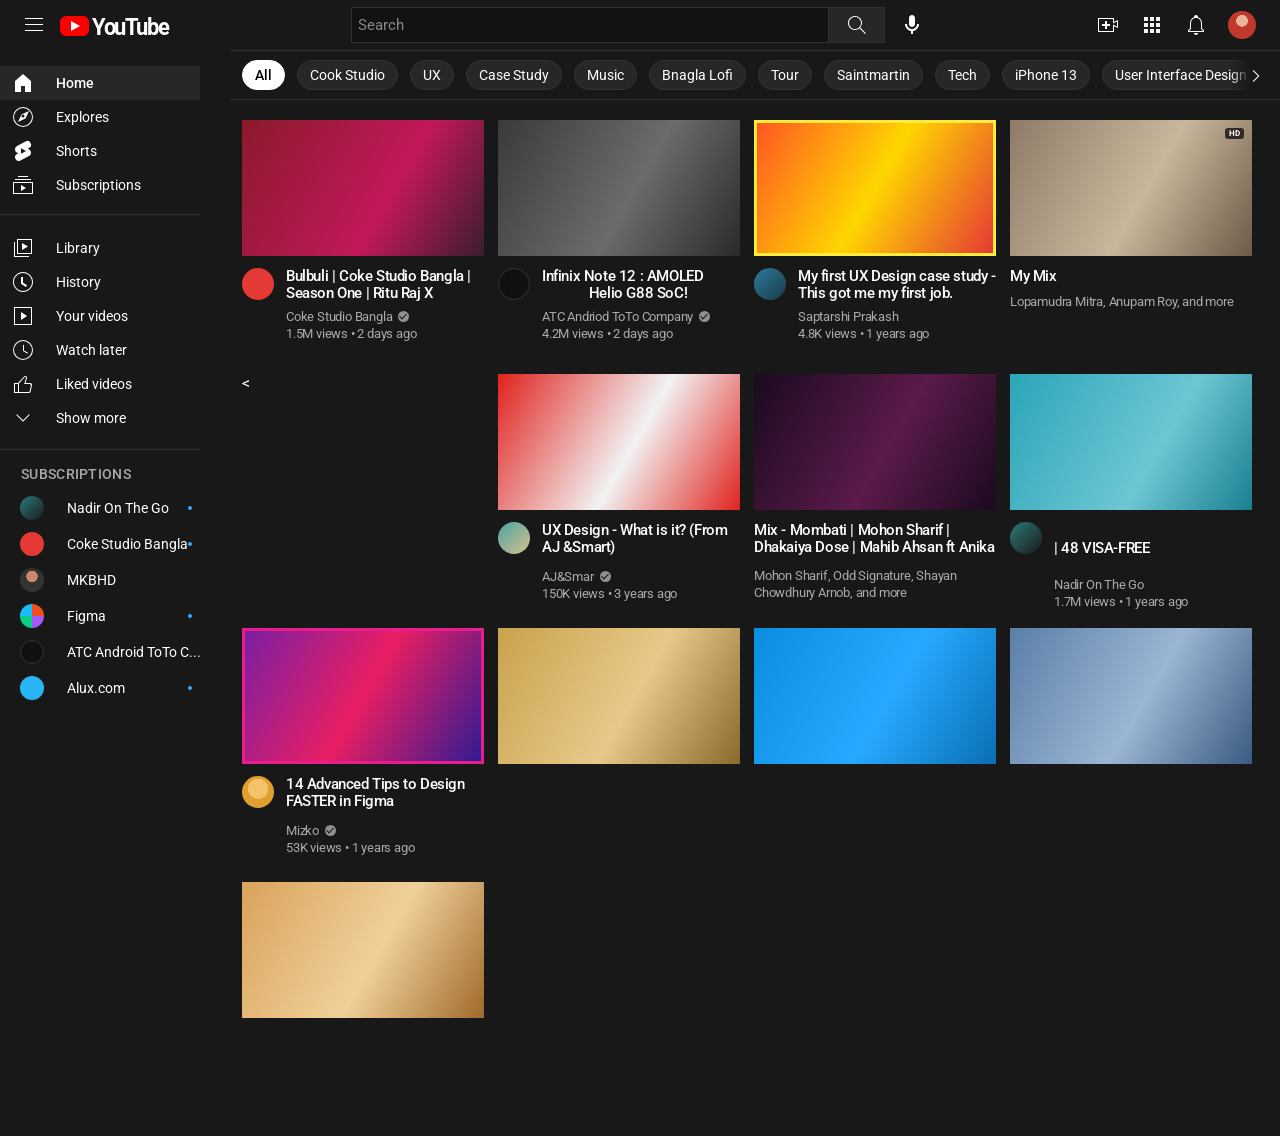
==== CSS/Youtube clone/index.html @ af6759fc "Added CSS" ====
<!DOCTYPE html>
<html lang="en">
<head>
<meta charset="UTF-8">
<meta name="viewport" content="width=device-width, initial-scale=1.0">
<title>YouTube Home Clone</title>
<link href="https://fonts.googleapis.com/css2?family=Roboto:wght@400;500;700&display=swap" rel="stylesheet">
<style>
  
  * { margin: 0; padding: 0; box-sizing: border-box; }

  :root {
    --bg: #181818;
    --text: #ffffff;
    --text-2: #aaaaaa;
    --chip: #272727;
    --hover: #3d3d3d;
    --line: #303030;
    --blue: #3ea6ff;
  }

  html, body {
    background: var(--bg);
    color: var(--text);
    font-family: "Roboto", Arial, sans-serif;
    min-height: 100%;
    overflow-x: hidden;
  }

  svg { fill: currentColor; display: block; }

  
  header {
    position: fixed;
    top: 0; left: 0; right: 0;
    height: 50px;
    background: var(--bg);
    z-index: 10;
  }

  .menu-btn {
    position: absolute;
    left: 22px; top: 13px;
    width: 24px; height: 24px;
  }

  .logo {
    position: absolute;
    left: 60px; top: 16px;
    display: flex; align-items: center;
    height: 20px;
  }
  .logo-icon {
    width: 29px; height: 20px;
    background: #ff0000;
    border-radius: 6px;
    position: relative;
    margin-right: 3px;
  }
  .logo-icon::after {
    content: "";
    position: absolute;
    left: 11px; top: 5px;
    border-left: 9px solid #fff;
    border-top: 5px solid transparent;
    border-bottom: 5px solid transparent;
  }
  .logo-text {
    font-size: 22px;
    font-weight: 700;
    letter-spacing: -1.4px;
    transform: scaleY(1.1);
  }

  .search {
    position: absolute;
    left: 351px; top: 7px;
    width: 534px; height: 36px;
    display: flex;
  }
  .search input {
    flex: 1;
    background: #121212;
    border: 1px solid #303030;
    border-right: none;
    color: #fff;
    font-size: 15px;
    font-family: inherit;
    padding: 0 6px;
    outline: none;
  }
  .search input::placeholder { color: #888; }
  .search button {
    width: 57px;
    background: #272727;
    border: 1px solid #303030;
    color: #fff;
    display: flex; align-items: center; justify-content: center;
    cursor: pointer;
  }

  .mic {
    position: absolute;
    left: 900px; top: 13px;
    width: 24px; height: 24px;
  }

  .header-right {
    position: absolute;
    right: 0; top: 0;
    height: 50px;
    display: flex; align-items: center;
    padding-right: 24px;
  }
  .header-right .icon { width: 24px; height: 24px; margin-right: 20px; }
  .avatar-top {
    width: 28px; height: 28px;
    border-radius: 50%;
    background: radial-gradient(circle at 50% 35%, #e8b49a 0 25%, #c0392b 26% 100%);
  }

  
  aside {
    position: fixed;
    top: 50px; left: 0; bottom: 0;
    width: 220px;
    background: var(--bg);
    overflow: hidden;
    padding-top: 16px;
  }
  .nav-item {
    display: flex; align-items: center;
    height: 34px;
    width: 200px;
    padding-left: 11px;
    font-size: 14px;
    cursor: pointer;
  }
  .nav-item.active { background: #272727; font-weight: 500; }
  .nav-item svg { width: 24px; height: 24px; margin-right: 21px; }
  .divider { height: 1px; background: var(--line); width: 200px; margin: 8px 0 16px; }
  .sub-title {
    font-size: 14px; font-weight: 500;
    color: var(--text-2);
    padding-left: 21px;
    margin: 0 0 8px;
    letter-spacing: .3px;
  }
  .sub-item {
    display: flex; align-items: center;
    height: 36px;
    padding-left: 20px;
    font-size: 14px;
    position: relative;
  }
  .sub-item .ava {
    width: 24px; height: 24px;
    border-radius: 50%;
    margin-right: 23px;
    flex-shrink: 0;
  }
  .sub-item .dot {
    position: absolute;
    right: 28px;
    width: 4px; height: 4px;
    background: var(--blue);
    border-radius: 50%;
  }

  
  main {
    position: absolute;
    top: 50px; left: 230px; right: 0;
  }

  .chips {
    position: fixed;
    top: 50px; left: 230px; right: 0;
    height: 50px;
    background: var(--bg);
    border-top: 1px solid var(--line);
    border-bottom: 1px solid var(--line);
    display: flex; align-items: center;
    padding-left: 12px;
    overflow: hidden;
    z-index: 5;
  }
  .chip {
    flex-shrink: 0;
    height: 30px;
    padding: 0 12px;
    margin-right: 12px;
    background: var(--chip);
    border: 1px solid #333;
    border-radius: 16px;
    font-size: 14px;
    display: flex; align-items: center;
    white-space: nowrap;
  }
  .chip.active { background: #fff; color: #000; border-color: #fff; font-weight: 500; }
  .chip-arrow {
    position: absolute;
    right: 0; top: 0;
    width: 50px; height: 49px;
    background: linear-gradient(90deg, transparent, var(--bg) 40%);
    display: flex; align-items: center; justify-content: flex-end;
    padding-right: 12px;
  }
  .chip-arrow svg { width: 24px; height: 24px; }

  .grid {
    margin-top: 70px;          
    padding-left: 12px;
    display: grid;
    grid-template-columns: repeat(4, 242px);
    column-gap: 14px;
    row-gap: 0;
  }

  .card { height: 254px; }

  .thumb {
    width: 242px; height: 136px;
    position: relative;
    overflow: hidden;
  }
  .thumb span {
    position: absolute;
    left: 8px; bottom: 8px;
    font-weight: 700; font-size: 15px;
    color: rgba(255,255,255,.9);
    text-shadow: 0 1px 4px rgba(0,0,0,.6);
  }
  .hd-badge {
    position: absolute;
    top: 8px; right: 8px;
    background: rgba(0,0,0,.7);
    font-size: 8px; font-weight: 700;
    padding: 1px 4px; border-radius: 3px;
  }

  .meta { display: flex; margin-top: 12px; }
  .ch-ava {
    width: 32px; height: 32px;
    border-radius: 50%;
    margin-right: 12px;
    flex-shrink: 0;
  }
  .title {
    font-size: 15px; font-weight: 500;
    line-height: 17px;
    letter-spacing: -.4px;
    max-height: 34px;
    overflow: hidden;
  }
  .sub-text {
    font-size: 13px;
    color: var(--text-2);
    line-height: 17px;
    margin-top: 6px;
    letter-spacing: -.2px;
  }
  .check {
    display: inline-block;
    width: 11px; height: 11px;
    background: #909090;
    border-radius: 50%;
    margin-left: 6px;
    vertical-align: -1px;
    position: relative;
  }
  .check::after {
    content: "";
    position: absolute;
    left: 3px; top: 1px;
    width: 3px; height: 6px;
    border: solid #181818;
    border-width: 0 1.5px 1.5px 0;
    transform: rotate(45deg);
  }
  .mix-meta { margin-top: 12px; }
  .mix-meta .title { margin-bottom: 4px; }
  .mix-meta .sub-text { margin-top: 0; font-size: 13px; }
  .meta-body { flex: 1; min-width: 0; }
</style>
</head>
<body>


<header>
  <svg class="menu-btn" viewBox="0 0 24 24"><path d="M21 6H3V5h18v1zm0 5H3v1h18v-1zm0 6H3v1h18v-1z"/></svg>

  <div class="logo">
    <div class="logo-icon"></div>
    <div class="logo-text">YouTube</div>
  </div>

  <div class="search">
    <input type="text" placeholder="Search">
    <button>
      <svg viewBox="0 0 24 24" width="24" height="24"><path d="M20.87 20.17l-5.59-5.59A6.96 6.96 0 0017 10c0-3.87-3.13-7-7-7s-7 3.13-7 7 3.13 7 7 7c1.71 0 3.28-.62 4.5-1.65l5.59 5.59.78-.77zM10 16c-3.31 0-6-2.69-6-6s2.69-6 6-6 6 2.69 6 6-2.69 6-6 6z" transform="scale(1)"/></svg>
    </button>
  </div>

  <svg class="mic" viewBox="0 0 24 24"><path d="M12 14c1.66 0 3-1.34 3-3V5c0-1.66-1.34-3-3-3S9 3.34 9 5v6c0 1.66 1.34 3 3 3zm5-3c0 2.76-2.24 5-5 5s-5-2.24-5-5H5c0 3.53 2.61 6.43 6 6.92V21h2v-3.08c3.39-.49 6-3.39 6-6.92h-2z"/></svg>

  <div class="header-right">
    <svg class="icon" viewBox="0 0 24 24"><path d="M14 13h-3v3H9v-3H6v-2h3V8h2v3h3v2zm3-7H3v12h14v-6.39l4 1.83V8.56l-4 1.83V6m1-1v3.83L22 7v8l-4-1.83V19H2V5h16z"/></svg>
    <svg class="icon" viewBox="0 0 24 24"><path d="M4 4h4v4H4zm6 0h4v4h-4zm6 0h4v4h-4zM4 10h4v4H4zm6 0h4v4h-4zm6 0h4v4h-4zM4 16h4v4H4zm6 0h4v4h-4zm6 0h4v4h-4z" opacity=".95"/></svg>
    <svg class="icon" viewBox="0 0 24 24"><path d="M10 20h4c0 1.1-.9 2-2 2s-2-.9-2-2zm10-2.65V19H4v-1.65l2-1.88v-5.15C6 7.4 7.56 5.1 10 4.34v-.38c0-1.42 1.49-2.5 2.99-1.76.65.32 1.01 1.03 1.01 1.76v.39c2.44.75 4 3.06 4 5.98v5.15l2 1.87zm-1 .42l-2-1.88v-5.47c0-2.47-1.19-4.36-3.13-5.1-1.26-.53-2.64-.5-3.84.03C8.15 6.11 7 7.99 7 10.42v5.47l-2 1.88V18h14v-.23z"/></svg>
    <div class="avatar-top"></div>
  </div>
</header>

<!-- ================= SIDEBAR ================= -->
<aside>
  <div class="nav-item active">
    <svg viewBox="0 0 24 24"><path d="M4 21V10.08l8-6.96 8 6.96V21h-6v-6h-4v6H4z"/></svg>Home
  </div>
  <div class="nav-item">
    <svg viewBox="0 0 24 24"><path d="M12 2a10 10 0 100 20 10 10 0 000-20zm0 19a9 9 0 110-18 9 9 0 010 18zm-5-4l3.5-7.5L18 6l-3.5 7.5L7 17zm5-4.5a1.5 1.5 0 100-3 1.5 1.5 0 000 3z" /></svg>Explores
  </div>
  <div class="nav-item">
    <svg viewBox="0 0 24 24"><path d="M17.77 10.32l-1.2-.5L18 9.06a3.74 3.74 0 00-3.5-6.62L6 6.94a3.74 3.74 0 00.23 6.74l1.2.49L6 14.93a3.75 3.75 0 003.5 6.63l8.5-4.5a3.74 3.74 0 00-.23-6.74zM10 14.65v-5.3L15 12l-5 2.65z"/></svg>Shorts
  </div>
  <div class="nav-item">
    <svg viewBox="0 0 24 24"><path d="M10 18v-6l5 3-5 3zm7-15H7v1h10V3zm3 3H4v1h16V6zm2 3H2v12h20V9zM3 10h18v10H3V10z"/></svg>Subscriptions
  </div>

  <div class="divider" style="margin-top:12px;"></div>

  <div class="nav-item">
    <svg viewBox="0 0 24 24"><path d="M11 7l6 3.5-6 3.5V7zm7 13H4V6H3v15h15v-1zm3-2H6V3h15v15zM7 17h13V4H7v13z"/></svg>Library
  </div>
  <div class="nav-item">
    <svg viewBox="0 0 24 24"><path d="M14.97 16.95L10 13.87V7h2v5.76l4.03 2.49-1.06 1.7zM12 3c-4.96 0-9 4.04-9 9s4.04 9 9 9 9-4.04 9-9-4.04-9-9-9m0-1c5.52 0 10 4.48 10 10s-4.48 10-10 10S2 17.52 2 12 6.48 2 12 2z"/></svg>History
  </div>
  <div class="nav-item">
    <svg viewBox="0 0 24 24"><path d="M10 8l6 4-6 4V8zm11-5v18H3V3h18zm-1 1H4v16h16V4z"/></svg>Your videos
  </div>
  <div class="nav-item">
    <svg viewBox="0 0 24 24"><path d="M12 2a10 10 0 100 20 10 10 0 000-20zm0 19a9 9 0 110-18 9 9 0 010 18zm1-14h-1v6l4.5 2.7.5-.86-4-2.4V7z"/></svg>Watch later
  </div>
  <div class="nav-item">
    <svg viewBox="0 0 24 24"><path d="M18.77 11h-4.23l1.52-4.94C16.38 5.03 15.54 4 14.38 4c-.58 0-1.14.24-1.52.65L7 11H3v10h4h1h9.43c1.06 0 1.98-.67 2.19-1.61l1.34-6c.27-1.21-.69-2.39-1.19-2.39zM7 20H4v-8h3v8zm12.98-6.83l-1.34 6c-.1.48-.58.83-1.21.83H8v-8.61l5.6-6.06c.19-.2.44-.33.78-.33.26 0 .5.11.63.3.07.1.15.26.09.47l-1.52 4.94-.4 1.29h5.65c.4 0 .64.25.55.67z"/></svg>Liked videos
  </div>
  <div class="nav-item">
    <svg viewBox="0 0 24 24"><path d="M12 15.7L5.3 9l.7-.7 6 6 6-6 .7.7-6.7 6.7z"/></svg>Show more
  </div>

  <div class="divider" style="margin-top:14px;"></div>

  <div class="sub-title">SUBSCRIPTIONS</div>
  <div class="sub-item"><div class="ava" style="background:linear-gradient(135deg,#2c7a7b,#1a1a1a)"></div>Nadir On The Go<span class="dot"></span></div>
  <div class="sub-item"><div class="ava" style="background:#e53935"></div>Coke Studio Bangla<span class="dot"></span></div>
  <div class="sub-item"><div class="ava" style="background:radial-gradient(circle at 50% 35%,#c98b6b 0 28%,#333 30%)"></div>MKBHD</div>
  <div class="sub-item"><div class="ava" style="background:conic-gradient(#f24e1e 0 25%,#a259ff 0 50%,#0acf83 0 75%,#1abcfe 0)"></div>Figma<span class="dot"></span></div>
  <div class="sub-item"><div class="ava" style="background:#111;border:1px solid #333"></div>ATC Android ToTo C...</div>
  <div class="sub-item"><div class="ava" style="background:#29b6f6"></div>Alux.com<span class="dot"></span></div>
</aside>


<div class="chips">
  <div class="chip active">All</div>
  <div class="chip">Cook Studio</div>
  <div class="chip">UX</div>
  <div class="chip">Case Study</div>
  <div class="chip">Music</div>
  <div class="chip">Bnagla Lofi</div>
  <div class="chip">Tour</div>
  <div class="chip">Saintmartin</div>
  <div class="chip">Tech</div>
  <div class="chip">iPhone 13</div>
  <div class="chip">User Interface Design</div>
  <div class="chip">Computer</div>
  <div class="chip-arrow">
    <svg viewBox="0 0 24 24"><path d="M9.4 6L8.7 6.7 14 12l-5.3 5.3.7.7 6-6z"/></svg>
  </div>
</div>

<main>
  <div class="grid">

   
    <div class="card">
      <div class="thumb" style="background:linear-gradient(120deg,#8b1a2b,#c2185b 60%,#3b1d2e)"></div>
      <div class="meta">
        <div class="ch-ava" style="background:#e53935"></div>
        <div class="meta-body">
          <div class="title">Bulbuli | Coke Studio Bangla | Season One | Ritu Raj X Nandita</div>
          <div class="sub-text">Coke Studio Bangla<i class="check"></i><br>1.5M views • 2 days ago</div>
        </div>
      </div>
    </div>

    <div class="card">
      <div class="thumb" style="background:linear-gradient(120deg,#3a3a3a,#6b6b6b 55%,#2a2a2a)"></div>
      <div class="meta">
        <div class="ch-ava" style="background:#111;border:1px solid #333"></div>
        <div class="meta-body">
          <div class="title">Infinix Note 12 : AMOLED &nbsp;&nbsp;&nbsp;&nbsp;&nbsp;&nbsp;&nbsp;&nbsp;&nbsp;&nbsp;&nbsp;&nbsp; Helio G88 SoC!</div>
          <div class="sub-text">ATC Andriod ToTo Company<i class="check"></i><br>4.2M views • 2 days ago</div>
        </div>
      </div>
    </div>

    <div class="card">
      <div class="thumb" style="background:linear-gradient(120deg,#ff5722,#ffd600 50%,#e53935);border:3px solid #ffeb3b"></div>
      <div class="meta">
        <div class="ch-ava" style="background:linear-gradient(135deg,#2c7a9b,#1a3a4a)"></div>
        <div class="meta-body">
          <div class="title">My first UX Design case study - This got me my first job.</div>
          <div class="sub-text">Saptarshi Prakash<br>4.8K views • 1 years ago</div>
        </div>
      </div>
    </div>

    <div class="card">
      <div class="thumb" style="background:linear-gradient(120deg,#8d7b68,#c9b79c 55%,#6d5a48)"><div class="hd-badge">HD</div></div>
      <div class="mix-meta">
        <div class="title" style="font-size:15px;">My Mix</div>
        <div class="sub-text" style="margin-top:8px;">Lopamudra Mitra, Anupam Roy, and more</div>
      </div>
    </div>

    <
    <div class="card">
      <div class="thumb" style="background:linear-gradient(120deg,#e0221e,#f2f2f2 55%,#e0221e)"></div>
      <div class="meta">
        <div class="ch-ava" style="background:linear-gradient(135deg,#4aa3a3,#d6c28a)"></div>
        <div class="meta-body">
          <div class="title">UX Design - What is it? (From AJ &amp;Smart)</div>
          <div class="sub-text" style="margin-top:12px;">AJ&amp;Smar<i class="check" style="margin-left:6px"></i><br>150K views • 3 years ago</div>
        </div>
      </div>
    </div>

    <div class="card">
      <div class="thumb" style="background:linear-gradient(120deg,#1a0a1f,#5b1a4a 55%,#1a0a1f)"></div>
      <div class="meta">
        <div class="meta-body">
          <div class="title">Mix - Mombati | Mohon Sharif | Dhakaiya Dose | Mahib Ahsan ft Anika</div>
          <div class="sub-text" style="margin-top:11px;">Mohon Sharif, Odd Signature, Shayan Chowdhury Arnob, and more</div>
        </div>
      </div>
    </div>

    <div class="card">
      <div class="thumb" style="background:linear-gradient(120deg,#2aa6b8,#6ec6d4 60%,#1a7f90)"></div>
      <div class="meta">
        <div class="ch-ava" style="background:linear-gradient(135deg,#2c7a7b,#1a1a1a)"></div>
        <div class="meta-body">
          <div class="title" style="padding-top:18px;">| 48 VISA-FREE</div>
          <div class="sub-text" style="margin-top:20px;">Nadir On The Go<br>1.7M views • 1 years ago</div>
        </div>
      </div>
    </div>

    <div class="card">
      <div class="thumb" style="background:linear-gradient(120deg,#7b1fa2,#e91e63 50%,#311b92);border:3px solid #e91e8c"></div>
      <div class="meta">
        <div class="ch-ava" style="background:radial-gradient(circle at 50% 40%,#f5c26b 0 40%,#e0a030 41%)"></div>
        <div class="meta-body">
          <div class="title">14 Advanced Tips to Design FASTER in Figma</div>
          <div class="sub-text" style="margin-top:12px;">Mizko<i class="check"></i><br>53K views • 1 years ago</div>
        </div>
      </div>
    </div>

    
    <div class="card"><div class="thumb" style="background:linear-gradient(120deg,#c9a24c,#e8c98a 55%,#8a6a2a)"></div></div>
    <div class="card"><div class="thumb" style="background:linear-gradient(120deg,#0b8de0,#27a9ff 55%,#0a6fb5)"></div></div>
    <div class="card"><div class="thumb" style="background:linear-gradient(120deg,#5b7fa8,#9bb6d4 55%,#3a5a80)"></div></div>
    <div class="card"><div class="thumb" style="background:linear-gradient(120deg,#d9a35b,#f0d09a 55%,#a06a2a)"></div></div>

  </div>
</main>

</body>
</html>
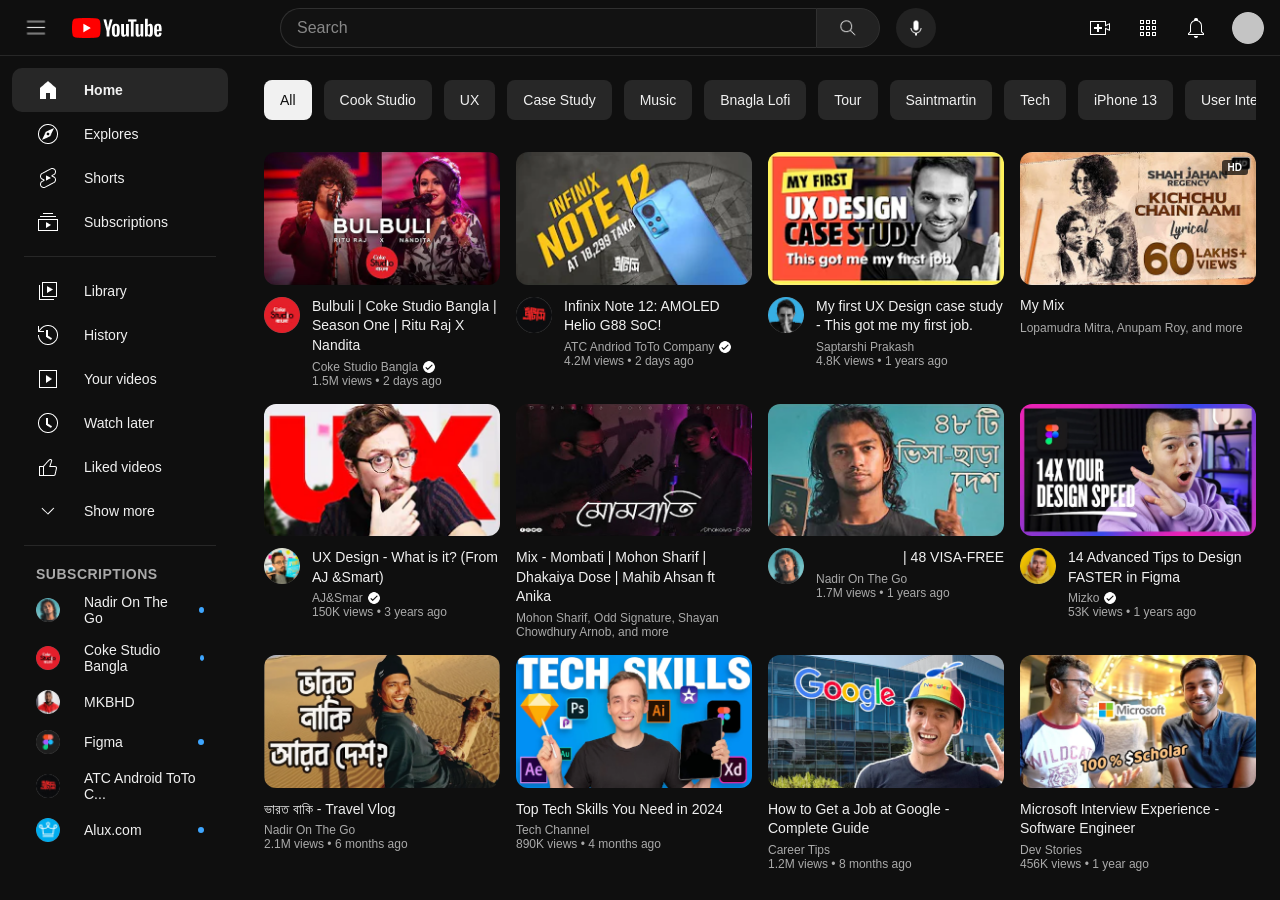
==== commit 8ce1c1fa: "Added a few changes" ====
--- a/CSS/Youtube clone/index.html
+++ b/CSS/Youtube clone/index.html
@@ -3,475 +3,857 @@
 <head>
 <meta charset="UTF-8">
 <meta name="viewport" content="width=device-width, initial-scale=1.0">
-<title>YouTube Home Clone</title>
-<link href="https://fonts.googleapis.com/css2?family=Roboto:wght@400;500;700&display=swap" rel="stylesheet">
+<title>YouTube Clone</title>
 <style>
-  
-  * { margin: 0; padding: 0; box-sizing: border-box; }
-
-  :root {
-    --bg: #181818;
-    --text: #ffffff;
-    --text-2: #aaaaaa;
-    --chip: #272727;
-    --hover: #3d3d3d;
-    --line: #303030;
-    --blue: #3ea6ff;
-  }
-
-  html, body {
-    background: var(--bg);
-    color: var(--text);
-    font-family: "Roboto", Arial, sans-serif;
-    min-height: 100%;
+  * {
+    margin: 0;
+    padding: 0;
+    box-sizing: border-box;
+  }
+
+  body {
+    font-family: 'Roboto', Arial, sans-serif;
+    background-color: #0f0f0f;
+    color: #f1f1f1;
     overflow-x: hidden;
   }
 
-  svg { fill: currentColor; display: block; }
-
-  
-  header {
+  
+  .header {
     position: fixed;
-    top: 0; left: 0; right: 0;
-    height: 50px;
-    background: var(--bg);
-    z-index: 10;
-  }
-
-  .menu-btn {
-    position: absolute;
-    left: 22px; top: 13px;
-    width: 24px; height: 24px;
+    top: 0;
+    left: 0;
+    right: 0;
+    height: 56px;
+    background-color: #0f0f0f;
+    display: flex;
+    align-items: center;
+    justify-content: space-between;
+    padding: 0 16px;
+    z-index: 100;
+    border-bottom: 1px solid #272727;
+  }
+
+  .header-left {
+    display: flex;
+    align-items: center;
+    gap: 16px;
+    min-width: 200px;
+  }
+
+  .icon-btn {
+    background: none;
+    border: none;
+    cursor: pointer;
+    padding: 8px;
+    border-radius: 50%;
+    display: flex;
+    align-items: center;
+    justify-content: center;
+  }
+
+  .icon-btn:hover {
+    background-color: #272727;
+  }
+
+  .icon-btn img {
+    width: 24px;
+    height: 24px;
+    object-fit: contain;
   }
 
   .logo {
-    position: absolute;
-    left: 60px; top: 16px;
-    display: flex; align-items: center;
+    display: flex;
+    align-items: center;
+    text-decoration: none;
+  }
+
+  .logo img {
     height: 20px;
   }
-  .logo-icon {
-    width: 29px; height: 20px;
-    background: #ff0000;
-    border-radius: 6px;
-    position: relative;
-    margin-right: 3px;
-  }
-  .logo-icon::after {
-    content: "";
-    position: absolute;
-    left: 11px; top: 5px;
-    border-left: 9px solid #fff;
-    border-top: 5px solid transparent;
-    border-bottom: 5px solid transparent;
-  }
-  .logo-text {
-    font-size: 22px;
-    font-weight: 700;
-    letter-spacing: -1.4px;
-    transform: scaleY(1.1);
-  }
-
-  .search {
-    position: absolute;
-    left: 351px; top: 7px;
-    width: 534px; height: 36px;
-    display: flex;
-  }
-  .search input {
+
+  .header-center {
+    display: flex;
+    align-items: center;
+    flex: 0 1 720px;
+    gap: 8px;
+  }
+
+  .search-container {
+    display: flex;
     flex: 1;
-    background: #121212;
+    max-width: 600px;
+  }
+
+  .search-input {
+    flex: 1;
+    height: 40px;
+    background-color: #121212;
     border: 1px solid #303030;
     border-right: none;
+    border-radius: 20px 0 0 20px;
+    padding: 0 16px;
     color: #fff;
-    font-size: 15px;
-    font-family: inherit;
-    padding: 0 6px;
+    font-size: 16px;
     outline: none;
   }
-  .search input::placeholder { color: #888; }
-  .search button {
-    width: 57px;
-    background: #272727;
+
+  .search-input::placeholder {
+    color: #888;
+  }
+
+  .search-input:focus {
+    border-color: #1c62b9;
+  }
+
+  .search-btn {
+    width: 64px;
+    height: 40px;
+    background-color: #222;
     border: 1px solid #303030;
-    color: #fff;
-    display: flex; align-items: center; justify-content: center;
+    border-radius: 0 20px 20px 0;
     cursor: pointer;
-  }
-
-  .mic {
-    position: absolute;
-    left: 900px; top: 13px;
-    width: 24px; height: 24px;
+    display: flex;
+    align-items: center;
+    justify-content: center;
+  }
+
+  .search-btn img {
+    width: 20px;
+    height: 20px;
+    object-fit: contain;
+  }
+
+  .mic-btn {
+    width: 40px;
+    height: 40px;
+    background-color: #222;
+    border: none;
+    border-radius: 50%;
+    cursor: pointer;
+    display: flex;
+    align-items: center;
+    justify-content: center;
+    margin-left: 8px;
+  }
+
+  .mic-btn img {
+    width: 20px;
+    height: 20px;
+    object-fit: contain;
   }
 
   .header-right {
-    position: absolute;
-    right: 0; top: 0;
-    height: 50px;
-    display: flex; align-items: center;
-    padding-right: 24px;
-  }
-  .header-right .icon { width: 24px; height: 24px; margin-right: 20px; }
-  .avatar-top {
-    width: 28px; height: 28px;
+    display: flex;
+    align-items: center;
+    gap: 8px;
+    min-width: 200px;
+    justify-content: flex-end;
+  }
+
+  .header-right .icon-btn img {
+    width: 24px;
+    height: 24px;
+  }
+
+  .profile-pic {
+    width: 32px;
+    height: 32px;
     border-radius: 50%;
-    background: radial-gradient(circle at 50% 35%, #e8b49a 0 25%, #c0392b 26% 100%);
-  }
-
-  
-  aside {
+    margin-left: 8px;
+    cursor: pointer;
+    overflow: hidden;
+    background: #555;
+  }
+
+  .profile-pic img {
+    width: 100%;
+    height: 100%;
+    object-fit: cover;
+  }
+
+  
+  .sidebar {
     position: fixed;
-    top: 50px; left: 0; bottom: 0;
-    width: 220px;
-    background: var(--bg);
+    top: 56px;
+    left: 0;
+    width: 240px;
+    height: calc(100vh - 56px);
+    background-color: #0f0f0f;
+    overflow-y: auto;
+    padding: 12px 0;
+    z-index: 90;
+  }
+
+  .sidebar::-webkit-scrollbar {
+    width: 8px;
+  }
+
+  .sidebar::-webkit-scrollbar-thumb {
+    background: #555;
+    border-radius: 4px;
+  }
+
+  .nav-item {
+    display: flex;
+    align-items: center;
+    gap: 24px;
+    padding: 10px 24px;
+    cursor: pointer;
+    text-decoration: none;
+    color: #f1f1f1;
+    font-size: 14px;
+    border-radius: 10px;
+    margin: 0 12px;
+    transition: background 0.2s;
+  }
+
+  .nav-item:hover {
+    background-color: #272727;
+  }
+
+  .nav-item.active {
+    background-color: #272727;
+    font-weight: 600;
+  }
+
+  .nav-item img {
+    width: 24px;
+    height: 24px;
+    object-fit: contain;
+    flex-shrink: 0;
+  }
+
+  .nav-divider {
+    height: 1px;
+    background-color: #272727;
+    margin: 12px 24px;
+  }
+
+  .sidebar-section-title {
+    padding: 8px 24px 4px 36px;
+    font-size: 14px;
+    font-weight: 600;
+    color: #aaa;
+    text-transform: uppercase;
+    letter-spacing: 0.5px;
+  }
+
+  .sub-item {
+    display: flex;
+    align-items: center;
+    gap: 24px;
+    padding: 8px 24px;
+    cursor: pointer;
+    text-decoration: none;
+    color: #f1f1f1;
+    font-size: 14px;
+    border-radius: 10px;
+    margin: 0 12px;
+    transition: background 0.2s;
+  }
+
+  .sub-item:hover {
+    background-color: #272727;
+  }
+
+  .sub-avatar {
+    width: 24px;
+    height: 24px;
+    border-radius: 50%;
+    flex-shrink: 0;
     overflow: hidden;
-    padding-top: 16px;
-  }
-  .nav-item {
-    display: flex; align-items: center;
-    height: 34px;
-    width: 200px;
-    padding-left: 11px;
+    background: #555;
+  }
+
+  .sub-avatar img {
+    width: 100%;
+    height: 100%;
+    object-fit: cover;
+  }
+
+  .sub-dot {
+    width: 6px;
+    height: 6px;
+    background: #3ea6ff;
+    border-radius: 50%;
+    margin-left: auto;
+  }
+
+  
+  .main-content {
+    margin-left: 240px;
+    margin-top: 56px;
+    padding: 16px 24px;
+  }
+
+  
+  .chips-container {
+    display: flex;
+    gap: 12px;
+    overflow-x: auto;
+    padding-bottom: 16px;
+    margin-bottom: 16px;
+    position: sticky;
+    top: 56px;
+    background: #0f0f0f;
+    z-index: 50;
+    padding-top: 8px;
+  }
+
+  .chips-container::-webkit-scrollbar {
+    display: none;
+  }
+
+  .chip {
+    padding: 8px 16px;
+    background-color: #272727;
+    border: none;
+    border-radius: 8px;
+    color: #f1f1f1;
     font-size: 14px;
     cursor: pointer;
-  }
-  .nav-item.active { background: #272727; font-weight: 500; }
-  .nav-item svg { width: 24px; height: 24px; margin-right: 21px; }
-  .divider { height: 1px; background: var(--line); width: 200px; margin: 8px 0 16px; }
-  .sub-title {
-    font-size: 14px; font-weight: 500;
-    color: var(--text-2);
-    padding-left: 21px;
-    margin: 0 0 8px;
-    letter-spacing: .3px;
-  }
-  .sub-item {
-    display: flex; align-items: center;
-    height: 36px;
-    padding-left: 20px;
-    font-size: 14px;
+    white-space: nowrap;
+    transition: background 0.2s;
+  }
+
+  .chip:hover {
+    background-color: #3a3a3a;
+  }
+
+  .chip.active {
+    background-color: #f1f1f1;
+    color: #0f0f0f;
+    font-weight: 500;
+  }
+
+  .chip-arrow {
+    width: 40px;
+    height: 40px;
+    background-color: #272727;
+    border: none;
+    border-radius: 50%;
+    cursor: pointer;
+    display: flex;
+    align-items: center;
+    justify-content: center;
+    flex-shrink: 0;
+    color: #fff;
+    font-size: 18px;
+  }
+
+  
+  .video-grid {
+    display: grid;
+    grid-template-columns: repeat(4, 1fr);
+    gap: 16px 16px;
+  }
+
+  .video-card {
+    cursor: pointer;
+  }
+
+  .thumbnail-container {
     position: relative;
-  }
-  .sub-item .ava {
-    width: 24px; height: 24px;
-    border-radius: 50%;
-    margin-right: 23px;
-    flex-shrink: 0;
-  }
-  .sub-item .dot {
-    position: absolute;
-    right: 28px;
-    width: 4px; height: 4px;
-    background: var(--blue);
-    border-radius: 50%;
-  }
-
-  
-  main {
-    position: absolute;
-    top: 50px; left: 230px; right: 0;
-  }
-
-  .chips {
-    position: fixed;
-    top: 50px; left: 230px; right: 0;
-    height: 50px;
-    background: var(--bg);
-    border-top: 1px solid var(--line);
-    border-bottom: 1px solid var(--line);
-    display: flex; align-items: center;
-    padding-left: 12px;
+    width: 100%;
+    aspect-ratio: 16/9;
+    border-radius: 12px;
     overflow: hidden;
-    z-index: 5;
-  }
-  .chip {
-    flex-shrink: 0;
-    height: 30px;
-    padding: 0 12px;
-    margin-right: 12px;
-    background: var(--chip);
-    border: 1px solid #333;
-    border-radius: 16px;
-    font-size: 14px;
-    display: flex; align-items: center;
-    white-space: nowrap;
-  }
-  .chip.active { background: #fff; color: #000; border-color: #fff; font-weight: 500; }
-  .chip-arrow {
-    position: absolute;
-    right: 0; top: 0;
-    width: 50px; height: 49px;
-    background: linear-gradient(90deg, transparent, var(--bg) 40%);
-    display: flex; align-items: center; justify-content: flex-end;
-    padding-right: 12px;
-  }
-  .chip-arrow svg { width: 24px; height: 24px; }
-
-  .grid {
-    margin-top: 70px;          
-    padding-left: 12px;
-    display: grid;
-    grid-template-columns: repeat(4, 242px);
-    column-gap: 14px;
-    row-gap: 0;
-  }
-
-  .card { height: 254px; }
-
-  .thumb {
-    width: 242px; height: 136px;
-    position: relative;
-    overflow: hidden;
-  }
-  .thumb span {
-    position: absolute;
-    left: 8px; bottom: 8px;
-    font-weight: 700; font-size: 15px;
-    color: rgba(255,255,255,.9);
-    text-shadow: 0 1px 4px rgba(0,0,0,.6);
-  }
+    background-color: #1a1a1a;
+  }
+
+  .thumbnail-container img {
+    width: 100%;
+    height: 100%;
+    object-fit: cover;
+    display: block;
+  }
+
+  .thumbnail-container img:not([src]),
+  .thumbnail-container img[src=""] {
+    background: linear-gradient(135deg, #272727, #1a1a1a);
+  }
+
   .hd-badge {
     position: absolute;
-    top: 8px; right: 8px;
-    background: rgba(0,0,0,.7);
-    font-size: 8px; font-weight: 700;
-    padding: 1px 4px; border-radius: 3px;
-  }
-
-  .meta { display: flex; margin-top: 12px; }
-  .ch-ava {
-    width: 32px; height: 32px;
+    top: 8px;
+    right: 8px;
+    background: rgba(0,0,0,0.7);
+    color: #fff;
+    font-size: 10px;
+    padding: 2px 6px;
+    border-radius: 3px;
+    font-weight: 700;
+  }
+
+  .video-info {
+    display: flex;
+    gap: 12px;
+    margin-top: 12px;
+  }
+
+  .channel-avatar {
+    width: 36px;
+    height: 36px;
     border-radius: 50%;
-    margin-right: 12px;
     flex-shrink: 0;
-  }
-  .title {
-    font-size: 15px; font-weight: 500;
-    line-height: 17px;
-    letter-spacing: -.4px;
-    max-height: 34px;
     overflow: hidden;
-  }
-  .sub-text {
-    font-size: 13px;
-    color: var(--text-2);
-    line-height: 17px;
-    margin-top: 6px;
-    letter-spacing: -.2px;
-  }
-  .check {
-    display: inline-block;
-    width: 11px; height: 11px;
-    background: #909090;
-    border-radius: 50%;
-    margin-left: 6px;
-    vertical-align: -1px;
-    position: relative;
-  }
-  .check::after {
-    content: "";
-    position: absolute;
-    left: 3px; top: 1px;
-    width: 3px; height: 6px;
-    border: solid #181818;
-    border-width: 0 1.5px 1.5px 0;
-    transform: rotate(45deg);
-  }
-  .mix-meta { margin-top: 12px; }
-  .mix-meta .title { margin-bottom: 4px; }
-  .mix-meta .sub-text { margin-top: 0; font-size: 13px; }
-  .meta-body { flex: 1; min-width: 0; }
+    background: #555;
+  }
+
+  .channel-avatar img {
+    width: 100%;
+    height: 100%;
+    object-fit: cover;
+  }
+
+  .video-details {
+    flex: 1;
+  }
+
+  .video-title {
+    font-size: 14px;
+    font-weight: 500;
+    line-height: 1.4;
+    color: #f1f1f1;
+    display: -webkit-box;
+    -webkit-box-orient: vertical;
+    overflow: hidden;
+    margin-bottom: 4px;
+  }
+
+  .video-channel {
+    font-size: 12px;
+    color: #aaa;
+    display: flex;
+    align-items: center;
+    gap: 4px;
+  }
+
+  .verified-badge {
+    width: 14px;
+    height: 14px;
+  }
+
+  .verified-badge img {
+    width: 100%;
+    height: 100%;
+    object-fit: contain;
+  }
+
+  .video-meta {
+    font-size: 12px;
+    color: #aaa;
+  }
+
+  
+  .mix-label {
+    font-size: 14px;
+    font-weight: 500;
+    margin-bottom: 4px;
+    color: #f1f1f1;
+  }
+
+  .mix-subtitle {
+    font-size: 12px;
+    color: #aaa;
+  }
+
+  
+  @media (max-width: 1200px) {
+    .video-grid {
+      grid-template-columns: repeat(3, 1fr);
+    }
+  }
+
+  @media (max-width: 900px) {
+    .sidebar {
+      display: none;
+    }
+    .main-content {
+      margin-left: 0;
+    }
+    .video-grid {
+      grid-template-columns: repeat(2, 1fr);
+    }
+  }
+
+  @media (max-width: 600px) {
+    .video-grid {
+      grid-template-columns: 1fr;
+    }
+    .header-center {
+      display: none;
+    }
+  }
 </style>
 </head>
 <body>
 
 
-<header>
-  <svg class="menu-btn" viewBox="0 0 24 24"><path d="M21 6H3V5h18v1zm0 5H3v1h18v-1zm0 6H3v1h18v-1z"/></svg>
-
-  <div class="logo">
-    <div class="logo-icon"></div>
-    <div class="logo-text">YouTube</div>
+<header class="header">
+  <div class="header-left">
+  
+    <button class="icon-btn" title="Menu">
+      <img src="hambarger.png" alt="Menu">
+    </button>
+
+  
+    <a href="#" class="logo">
+      <img src="Youtube logo.png" alt="YouTube">
+    </a>
   </div>
 
-  <div class="search">
-    <input type="text" placeholder="Search">
-    <button>
-      <svg viewBox="0 0 24 24" width="24" height="24"><path d="M20.87 20.17l-5.59-5.59A6.96 6.96 0 0017 10c0-3.87-3.13-7-7-7s-7 3.13-7 7 3.13 7 7 7c1.71 0 3.28-.62 4.5-1.65l5.59 5.59.78-.77zM10 16c-3.31 0-6-2.69-6-6s2.69-6 6-6 6 2.69 6 6-2.69 6-6 6z" transform="scale(1)"/></svg>
+  <div class="header-center">
+    <div class="search-container">
+      <input type="text" class="search-input" placeholder="Search">
+      <button class="search-btn" title="Search">
+        <img src="search.png" alt="Search">
+      </button>
+    </div>
+    <button class="mic-btn" title="Voice search">
+      
+      <img src="mic.png" alt="Mic">
     </button>
   </div>
 
-  <svg class="mic" viewBox="0 0 24 24"><path d="M12 14c1.66 0 3-1.34 3-3V5c0-1.66-1.34-3-3-3S9 3.34 9 5v6c0 1.66 1.34 3 3 3zm5-3c0 2.76-2.24 5-5 5s-5-2.24-5-5H5c0 3.53 2.61 6.43 6 6.92V21h2v-3.08c3.39-.49 6-3.39 6-6.92h-2z"/></svg>
-
   <div class="header-right">
-    <svg class="icon" viewBox="0 0 24 24"><path d="M14 13h-3v3H9v-3H6v-2h3V8h2v3h3v2zm3-7H3v12h14v-6.39l4 1.83V8.56l-4 1.83V6m1-1v3.83L22 7v8l-4-1.83V19H2V5h16z"/></svg>
-    <svg class="icon" viewBox="0 0 24 24"><path d="M4 4h4v4H4zm6 0h4v4h-4zm6 0h4v4h-4zM4 10h4v4H4zm6 0h4v4h-4zm6 0h4v4h-4zM4 16h4v4H4zm6 0h4v4h-4zm6 0h4v4h-4z" opacity=".95"/></svg>
-    <svg class="icon" viewBox="0 0 24 24"><path d="M10 20h4c0 1.1-.9 2-2 2s-2-.9-2-2zm10-2.65V19H4v-1.65l2-1.88v-5.15C6 7.4 7.56 5.1 10 4.34v-.38c0-1.42 1.49-2.5 2.99-1.76.65.32 1.01 1.03 1.01 1.76v.39c2.44.75 4 3.06 4 5.98v5.15l2 1.87zm-1 .42l-2-1.88v-5.47c0-2.47-1.19-4.36-3.13-5.1-1.26-.53-2.64-.5-3.84.03C8.15 6.11 7 7.99 7 10.42v5.47l-2 1.88V18h14v-.23z"/></svg>
-    <div class="avatar-top"></div>
+    <button class="icon-btn" title="Create">
+      <img src="create.png" alt="Create">
+    </button>
+
+  
+    <button class="icon-btn" title="Apps">
+      <img src="more.png" alt="Apps">
+    </button>
+
+  
+    <button class="icon-btn" title="Notifications">
+      <img src="bell.png" alt="Notifications">
+    </button>
+
+    <div class="profile-pic">
+      <img src="Ellipse 4-1.png" alt="Profile">
+    </div>
   </div>
 </header>
 
-<!-- ================= SIDEBAR ================= -->
-<aside>
-  <div class="nav-item active">
-    <svg viewBox="0 0 24 24"><path d="M4 21V10.08l8-6.96 8 6.96V21h-6v-6h-4v6H4z"/></svg>Home
+
+<aside class="sidebar">
+  
+  <a href="#" class="nav-item active">
+    <img src="home.png" alt="Home">
+    Home
+  </a>
+  <a href="#" class="nav-item">
+    <img src="explore.png" alt="Explores">
+    Explores
+  </a>
+  <a href="#" class="nav-item">
+    <img src="shorts.png" alt="Shorts">
+    Shorts
+  </a>
+  <a href="#" class="nav-item">
+    <img src="subscription.png" alt="Subscriptions">
+    Subscriptions
+  </a>
+
+  <div class="nav-divider"></div>
+
+  <a href="#" class="nav-item">
+    <img src="library.png" alt="Library">
+    Library
+  </a>
+  <a href="#" class="nav-item">
+    <img src="history.png" alt="History">
+    History
+  </a>
+  <a href="#" class="nav-item">
+    <img src="your_video.png" alt="Your videos">
+    Your videos
+  </a>
+  <a href="#" class="nav-item">
+    <img src="watch_later.png" alt="Watch later">
+    Watch later
+  </a>
+  <a href="#" class="nav-item">
+    <img src="liked.png" alt="Liked videos">
+    Liked videos
+  </a>
+  <a href="#" class="nav-item">
+    <img src="down_arrow.png" alt="Show more">
+    Show more
+  </a>
+
+  <div class="nav-divider"></div>
+
+  <div class="sidebar-section-title">Subscriptions</div>
+
+  
+  <a href="#" class="sub-item">
+    <div class="sub-avatar">
+      <img src="Ellipse 1.png" alt="Nadir">
+    </div>
+    Nadir On The Go
+    <div class="sub-dot"></div>
+  </a>
+  <a href="#" class="sub-item">
+    <div class="sub-avatar">
+      <img src="Ellipse 1 (1).png" alt="Coke Studio">
+    </div>
+    Coke Studio Bangla
+    <div class="sub-dot"></div>
+  </a>
+  <a href="#" class="sub-item">
+    <div class="sub-avatar">
+      <img src="Ellipse 1 (2).png" alt="MKBHD">
+    </div>
+    MKBHD
+  </a>
+  <a href="#" class="sub-item">
+    <div class="sub-avatar">
+      <img src="Ellipse 1 (3).png" alt="Figma">
+    </div>
+    Figma
+    <div class="sub-dot"></div>
+  </a>
+  <a href="#" class="sub-item">
+    <div class="sub-avatar">
+      <img src="Ellipse 1 (4).png" alt="ATC">
+    </div>
+    ATC Android ToTo C...
+  </a>
+  <a href="#" class="sub-item">
+    <div class="sub-avatar">
+      <img src="Ellipse 1 (5).png" alt="Alux">
+    </div>
+    Alux.com
+    <div class="sub-dot"></div>
+  </a>
+</aside>
+
+
+<main class="main-content">
+
+  
+  <div class="chips-container">
+    <button class="chip active">All</button>
+    <button class="chip">Cook Studio</button>
+    <button class="chip">UX</button>
+    <button class="chip">Case Study</button>
+    <button class="chip">Music</button>
+    <button class="chip">Bnagla Lofi</button>
+    <button class="chip">Tour</button>
+    <button class="chip">Saintmartin</button>
+    <button class="chip">Tech</button>
+    <button class="chip">iPhone 13</button>
+    <button class="chip">User Interface Design</button>
+    <button class="chip">Compute</button>
+    <button class="chip-arrow">›</button>
   </div>
-  <div class="nav-item">
-    <svg viewBox="0 0 24 24"><path d="M12 2a10 10 0 100 20 10 10 0 000-20zm0 19a9 9 0 110-18 9 9 0 010 18zm-5-4l3.5-7.5L18 6l-3.5 7.5L7 17zm5-4.5a1.5 1.5 0 100-3 1.5 1.5 0 000 3z" /></svg>Explores
-  </div>
-  <div class="nav-item">
-    <svg viewBox="0 0 24 24"><path d="M17.77 10.32l-1.2-.5L18 9.06a3.74 3.74 0 00-3.5-6.62L6 6.94a3.74 3.74 0 00.23 6.74l1.2.49L6 14.93a3.75 3.75 0 003.5 6.63l8.5-4.5a3.74 3.74 0 00-.23-6.74zM10 14.65v-5.3L15 12l-5 2.65z"/></svg>Shorts
-  </div>
-  <div class="nav-item">
-    <svg viewBox="0 0 24 24"><path d="M10 18v-6l5 3-5 3zm7-15H7v1h10V3zm3 3H4v1h16V6zm2 3H2v12h20V9zM3 10h18v10H3V10z"/></svg>Subscriptions
-  </div>
-
-  <div class="divider" style="margin-top:12px;"></div>
-
-  <div class="nav-item">
-    <svg viewBox="0 0 24 24"><path d="M11 7l6 3.5-6 3.5V7zm7 13H4V6H3v15h15v-1zm3-2H6V3h15v15zM7 17h13V4H7v13z"/></svg>Library
-  </div>
-  <div class="nav-item">
-    <svg viewBox="0 0 24 24"><path d="M14.97 16.95L10 13.87V7h2v5.76l4.03 2.49-1.06 1.7zM12 3c-4.96 0-9 4.04-9 9s4.04 9 9 9 9-4.04 9-9-4.04-9-9-9m0-1c5.52 0 10 4.48 10 10s-4.48 10-10 10S2 17.52 2 12 6.48 2 12 2z"/></svg>History
-  </div>
-  <div class="nav-item">
-    <svg viewBox="0 0 24 24"><path d="M10 8l6 4-6 4V8zm11-5v18H3V3h18zm-1 1H4v16h16V4z"/></svg>Your videos
-  </div>
-  <div class="nav-item">
-    <svg viewBox="0 0 24 24"><path d="M12 2a10 10 0 100 20 10 10 0 000-20zm0 19a9 9 0 110-18 9 9 0 010 18zm1-14h-1v6l4.5 2.7.5-.86-4-2.4V7z"/></svg>Watch later
-  </div>
-  <div class="nav-item">
-    <svg viewBox="0 0 24 24"><path d="M18.77 11h-4.23l1.52-4.94C16.38 5.03 15.54 4 14.38 4c-.58 0-1.14.24-1.52.65L7 11H3v10h4h1h9.43c1.06 0 1.98-.67 2.19-1.61l1.34-6c.27-1.21-.69-2.39-1.19-2.39zM7 20H4v-8h3v8zm12.98-6.83l-1.34 6c-.1.48-.58.83-1.21.83H8v-8.61l5.6-6.06c.19-.2.44-.33.78-.33.26 0 .5.11.63.3.07.1.15.26.09.47l-1.52 4.94-.4 1.29h5.65c.4 0 .64.25.55.67z"/></svg>Liked videos
-  </div>
-  <div class="nav-item">
-    <svg viewBox="0 0 24 24"><path d="M12 15.7L5.3 9l.7-.7 6 6 6-6 .7.7-6.7 6.7z"/></svg>Show more
-  </div>
-
-  <div class="divider" style="margin-top:14px;"></div>
-
-  <div class="sub-title">SUBSCRIPTIONS</div>
-  <div class="sub-item"><div class="ava" style="background:linear-gradient(135deg,#2c7a7b,#1a1a1a)"></div>Nadir On The Go<span class="dot"></span></div>
-  <div class="sub-item"><div class="ava" style="background:#e53935"></div>Coke Studio Bangla<span class="dot"></span></div>
-  <div class="sub-item"><div class="ava" style="background:radial-gradient(circle at 50% 35%,#c98b6b 0 28%,#333 30%)"></div>MKBHD</div>
-  <div class="sub-item"><div class="ava" style="background:conic-gradient(#f24e1e 0 25%,#a259ff 0 50%,#0acf83 0 75%,#1abcfe 0)"></div>Figma<span class="dot"></span></div>
-  <div class="sub-item"><div class="ava" style="background:#111;border:1px solid #333"></div>ATC Android ToTo C...</div>
-  <div class="sub-item"><div class="ava" style="background:#29b6f6"></div>Alux.com<span class="dot"></span></div>
-</aside>
-
-
-<div class="chips">
-  <div class="chip active">All</div>
-  <div class="chip">Cook Studio</div>
-  <div class="chip">UX</div>
-  <div class="chip">Case Study</div>
-  <div class="chip">Music</div>
-  <div class="chip">Bnagla Lofi</div>
-  <div class="chip">Tour</div>
-  <div class="chip">Saintmartin</div>
-  <div class="chip">Tech</div>
-  <div class="chip">iPhone 13</div>
-  <div class="chip">User Interface Design</div>
-  <div class="chip">Computer</div>
-  <div class="chip-arrow">
-    <svg viewBox="0 0 24 24"><path d="M9.4 6L8.7 6.7 14 12l-5.3 5.3.7.7 6-6z"/></svg>
-  </div>
-</div>
-
-<main>
-  <div class="grid">
-
-   
-    <div class="card">
-      <div class="thumb" style="background:linear-gradient(120deg,#8b1a2b,#c2185b 60%,#3b1d2e)"></div>
-      <div class="meta">
-        <div class="ch-ava" style="background:#e53935"></div>
-        <div class="meta-body">
-          <div class="title">Bulbuli | Coke Studio Bangla | Season One | Ritu Raj X Nandita</div>
-          <div class="sub-text">Coke Studio Bangla<i class="check"></i><br>1.5M views • 2 days ago</div>
-        </div>
-      </div>
-    </div>
-
-    <div class="card">
-      <div class="thumb" style="background:linear-gradient(120deg,#3a3a3a,#6b6b6b 55%,#2a2a2a)"></div>
-      <div class="meta">
-        <div class="ch-ava" style="background:#111;border:1px solid #333"></div>
-        <div class="meta-body">
-          <div class="title">Infinix Note 12 : AMOLED &nbsp;&nbsp;&nbsp;&nbsp;&nbsp;&nbsp;&nbsp;&nbsp;&nbsp;&nbsp;&nbsp;&nbsp; Helio G88 SoC!</div>
-          <div class="sub-text">ATC Andriod ToTo Company<i class="check"></i><br>4.2M views • 2 days ago</div>
-        </div>
-      </div>
-    </div>
-
-    <div class="card">
-      <div class="thumb" style="background:linear-gradient(120deg,#ff5722,#ffd600 50%,#e53935);border:3px solid #ffeb3b"></div>
-      <div class="meta">
-        <div class="ch-ava" style="background:linear-gradient(135deg,#2c7a9b,#1a3a4a)"></div>
-        <div class="meta-body">
-          <div class="title">My first UX Design case study - This got me my first job.</div>
-          <div class="sub-text">Saptarshi Prakash<br>4.8K views • 1 years ago</div>
-        </div>
-      </div>
-    </div>
-
-    <div class="card">
-      <div class="thumb" style="background:linear-gradient(120deg,#8d7b68,#c9b79c 55%,#6d5a48)"><div class="hd-badge">HD</div></div>
-      <div class="mix-meta">
-        <div class="title" style="font-size:15px;">My Mix</div>
-        <div class="sub-text" style="margin-top:8px;">Lopamudra Mitra, Anupam Roy, and more</div>
-      </div>
-    </div>
-
-    <
-    <div class="card">
-      <div class="thumb" style="background:linear-gradient(120deg,#e0221e,#f2f2f2 55%,#e0221e)"></div>
-      <div class="meta">
-        <div class="ch-ava" style="background:linear-gradient(135deg,#4aa3a3,#d6c28a)"></div>
-        <div class="meta-body">
-          <div class="title">UX Design - What is it? (From AJ &amp;Smart)</div>
-          <div class="sub-text" style="margin-top:12px;">AJ&amp;Smar<i class="check" style="margin-left:6px"></i><br>150K views • 3 years ago</div>
-        </div>
-      </div>
-    </div>
-
-    <div class="card">
-      <div class="thumb" style="background:linear-gradient(120deg,#1a0a1f,#5b1a4a 55%,#1a0a1f)"></div>
-      <div class="meta">
-        <div class="meta-body">
-          <div class="title">Mix - Mombati | Mohon Sharif | Dhakaiya Dose | Mahib Ahsan ft Anika</div>
-          <div class="sub-text" style="margin-top:11px;">Mohon Sharif, Odd Signature, Shayan Chowdhury Arnob, and more</div>
-        </div>
-      </div>
-    </div>
-
-    <div class="card">
-      <div class="thumb" style="background:linear-gradient(120deg,#2aa6b8,#6ec6d4 60%,#1a7f90)"></div>
-      <div class="meta">
-        <div class="ch-ava" style="background:linear-gradient(135deg,#2c7a7b,#1a1a1a)"></div>
-        <div class="meta-body">
-          <div class="title" style="padding-top:18px;">| 48 VISA-FREE</div>
-          <div class="sub-text" style="margin-top:20px;">Nadir On The Go<br>1.7M views • 1 years ago</div>
-        </div>
-      </div>
-    </div>
-
-    <div class="card">
-      <div class="thumb" style="background:linear-gradient(120deg,#7b1fa2,#e91e63 50%,#311b92);border:3px solid #e91e8c"></div>
-      <div class="meta">
-        <div class="ch-ava" style="background:radial-gradient(circle at 50% 40%,#f5c26b 0 40%,#e0a030 41%)"></div>
-        <div class="meta-body">
-          <div class="title">14 Advanced Tips to Design FASTER in Figma</div>
-          <div class="sub-text" style="margin-top:12px;">Mizko<i class="check"></i><br>53K views • 1 years ago</div>
-        </div>
-      </div>
-    </div>
+
+  
+  <div class="video-grid">
 
     
-    <div class="card"><div class="thumb" style="background:linear-gradient(120deg,#c9a24c,#e8c98a 55%,#8a6a2a)"></div></div>
-    <div class="card"><div class="thumb" style="background:linear-gradient(120deg,#0b8de0,#27a9ff 55%,#0a6fb5)"></div></div>
-    <div class="card"><div class="thumb" style="background:linear-gradient(120deg,#5b7fa8,#9bb6d4 55%,#3a5a80)"></div></div>
-    <div class="card"><div class="thumb" style="background:linear-gradient(120deg,#d9a35b,#f0d09a 55%,#a06a2a)"></div></div>
+    <div class="video-card">
+      <div class="thumbnail-container">
+        
+        <img src="Thumbnail-8.png" alt="Bulbuli">
+      </div>
+      <div class="video-info">
+        <div class="channel-avatar">
+          <img src="Ellipse 4 (1).png" alt="Coke Studio">
+        </div>
+        <div class="video-details">
+          <div class="video-title">Bulbuli | Coke Studio Bangla | Season One | Ritu Raj X Nandita</div>
+          <div class="video-channel">
+            Coke Studio Bangla
+            <span class="verified-badge">
+              <img src="verified.png" alt="Verified">
+            </span>
+          </div>
+          <div class="video-meta">1.5M views • 2 days ago</div>
+        </div>
+      </div>
+    </div>
+
+    
+    <div class="video-card">
+      <div class="thumbnail-container">
+        <img src="Thumbnail-9.png" alt="Infinix Note 12">
+      </div>
+      <div class="video-info">
+        <div class="channel-avatar">
+          <img src="Ellipse 4 (2).png" alt="ATC">
+        </div>
+        <div class="video-details">
+          <div class="video-title">Infinix Note 12: AMOLED &nbsp;&nbsp;&nbsp;&nbsp;&nbsp;&nbsp; Helio G88 SoC!</div>
+          <div class="video-channel">
+            ATC Andriod ToTo Company
+            <span class="verified-badge">
+              <img src="verified.png" alt="Verified">
+            </span>
+          </div>
+          <div class="video-meta">4.2M views • 2 days ago</div>
+        </div>
+      </div>
+    </div>
+
+    
+    <div class="video-card">
+      <div class="thumbnail-container">
+        <img src="Thumbnail-10.png" alt="UX Case Study">
+      </div>
+      <div class="video-info">
+        <div class="channel-avatar">
+          <img src="Ellipse 4 (3).png" alt="Saptarshi">
+        </div>
+        <div class="video-details">
+          <div class="video-title">My first UX Design case study - This got me my first job.</div>
+          <div class="video-channel">Saptarshi Prakash</div>
+          <div class="video-meta">4.8K views • 1 years ago</div>
+        </div>
+      </div>
+    </div>
+
+    
+    <div class="video-card">
+      <div class="thumbnail-container">
+        <img src="Thumbnail-11.png" alt="My Mix">
+        <div class="hd-badge">HD</div>
+      </div>
+      <div class="video-info" style="flex-direction:column;gap:4px;">
+        <div class="mix-label">My Mix</div>
+        <div class="mix-subtitle">Lopamudra Mitra, Anupam Roy, and more</div>
+      </div>
+    </div>
+
+    
+    <div class="video-card">
+      <div class="thumbnail-container">
+        <img src="Thumbnail-4.png" alt="UX Design">
+      </div>
+      <div class="video-info">
+        <div class="channel-avatar">
+          <img src="Ellipse 4 (4).png" alt="AJ&Smart">
+        </div>
+        <div class="video-details">
+          <div class="video-title">UX Design - What is it? (From AJ &Smart)</div>
+          <div class="video-channel">
+            AJ&Smar
+            <span class="verified-badge">
+              <img src="verified.png" alt="Verified">
+            </span>
+          </div>
+          <div class="video-meta">150K views • 3 years ago</div>
+        </div>
+      </div>
+    </div>
+
+    
+    <div class="video-card">
+      <div class="thumbnail-container">
+        <img src="Thumbnail-5.png" alt="Mombati">
+      </div>
+      <div class="video-info">
+        <div class="video-details" style="margin-left:0;">
+          <div class="video-title">Mix - Mombati | Mohon Sharif | Dhakaiya Dose | Mahib Ahsan ft Anika</div>
+          <div class="video-channel">Mohon Sharif, Odd Signature, Shayan Chowdhury Arnob, and more</div>
+        </div>
+      </div>
+    </div>
+
+    <div class="video-card">
+      <div class="thumbnail-container">
+        <img src="Thumbnail-6.png" alt="48 Visa-Free">
+      </div>
+      <div class="video-info">
+        <div class="channel-avatar">
+          <img src="Ellipse 4 (5).png" alt="Nadir">
+        </div>
+        <div class="video-details">
+          <div class="video-title" style="text-align:right;">| 48 VISA-FREE</div>
+          <div class="video-channel">Nadir On The Go</div>
+          <div class="video-meta">1.7M views • 1 years ago</div>
+        </div>
+      </div>
+    </div>
+
+    <div class="video-card">
+      <div class="thumbnail-container">
+        <img src="Thumbnail-7.png" alt="Figma Tips">
+      </div>
+      <div class="video-info">
+        <div class="channel-avatar">
+          <img src="Ellipse 4 (6).png" alt="Mizko">
+        </div>
+        <div class="video-details">
+          <div class="video-title">14 Advanced Tips to Design FASTER in Figma</div>
+          <div class="video-channel">
+            Mizko
+            <span class="verified-badge">
+              <img src="verified.png" alt="Verified">
+            </span>
+          </div>
+          <div class="video-meta">53K views • 1 years ago</div>
+        </div>
+      </div>
+    </div>
+
+    <div class="video-card">
+      <div class="thumbnail-container">
+        <img src="Thumbnail.png" alt="Bharat Baki">
+      </div>
+      <div class="video-info">
+        <div class="video-details">
+          <div class="video-title">ভারত বাকি - Travel Vlog</div>
+          <div class="video-channel">Nadir On The Go</div>
+          <div class="video-meta">2.1M views • 6 months ago</div>
+        </div>
+      </div>
+    </div>
+
+    
+    <div class="video-card">
+      <div class="thumbnail-container">
+        <img src="Thumbnail-1.png" alt="Tech Skills">
+      </div>
+      <div class="video-info">
+        <div class="video-details">
+          <div class="video-title">Top Tech Skills You Need in 2024</div>
+          <div class="video-channel">Tech Channel</div>
+          <div class="video-meta">890K views • 4 months ago</div>
+        </div>
+      </div>
+    </div>
+
+    <div class="video-card">
+      <div class="thumbnail-container">
+        <img src="Thumbnail-2.png" alt="Google">
+      </div>
+      <div class="video-info">
+        <div class="video-details">
+          <div class="video-title">How to Get a Job at Google - Complete Guide</div>
+          <div class="video-channel">Career Tips</div>
+          <div class="video-meta">1.2M views • 8 months ago</div>
+        </div>
+      </div>
+    </div>
+
+  
+    <div class="video-card">
+      <div class="thumbnail-container">
+        <img src="Thumbnail-3.png" alt="Microsoft">
+      </div>
+      <div class="video-info">
+        <div class="video-details">
+          <div class="video-title">Microsoft Interview Experience - Software Engineer</div>
+          <div class="video-channel">Dev Stories</div>
+          <div class="video-meta">456K views • 1 year ago</div>
+        </div>
+      </div>
+    </div>
 
   </div>
 </main>
